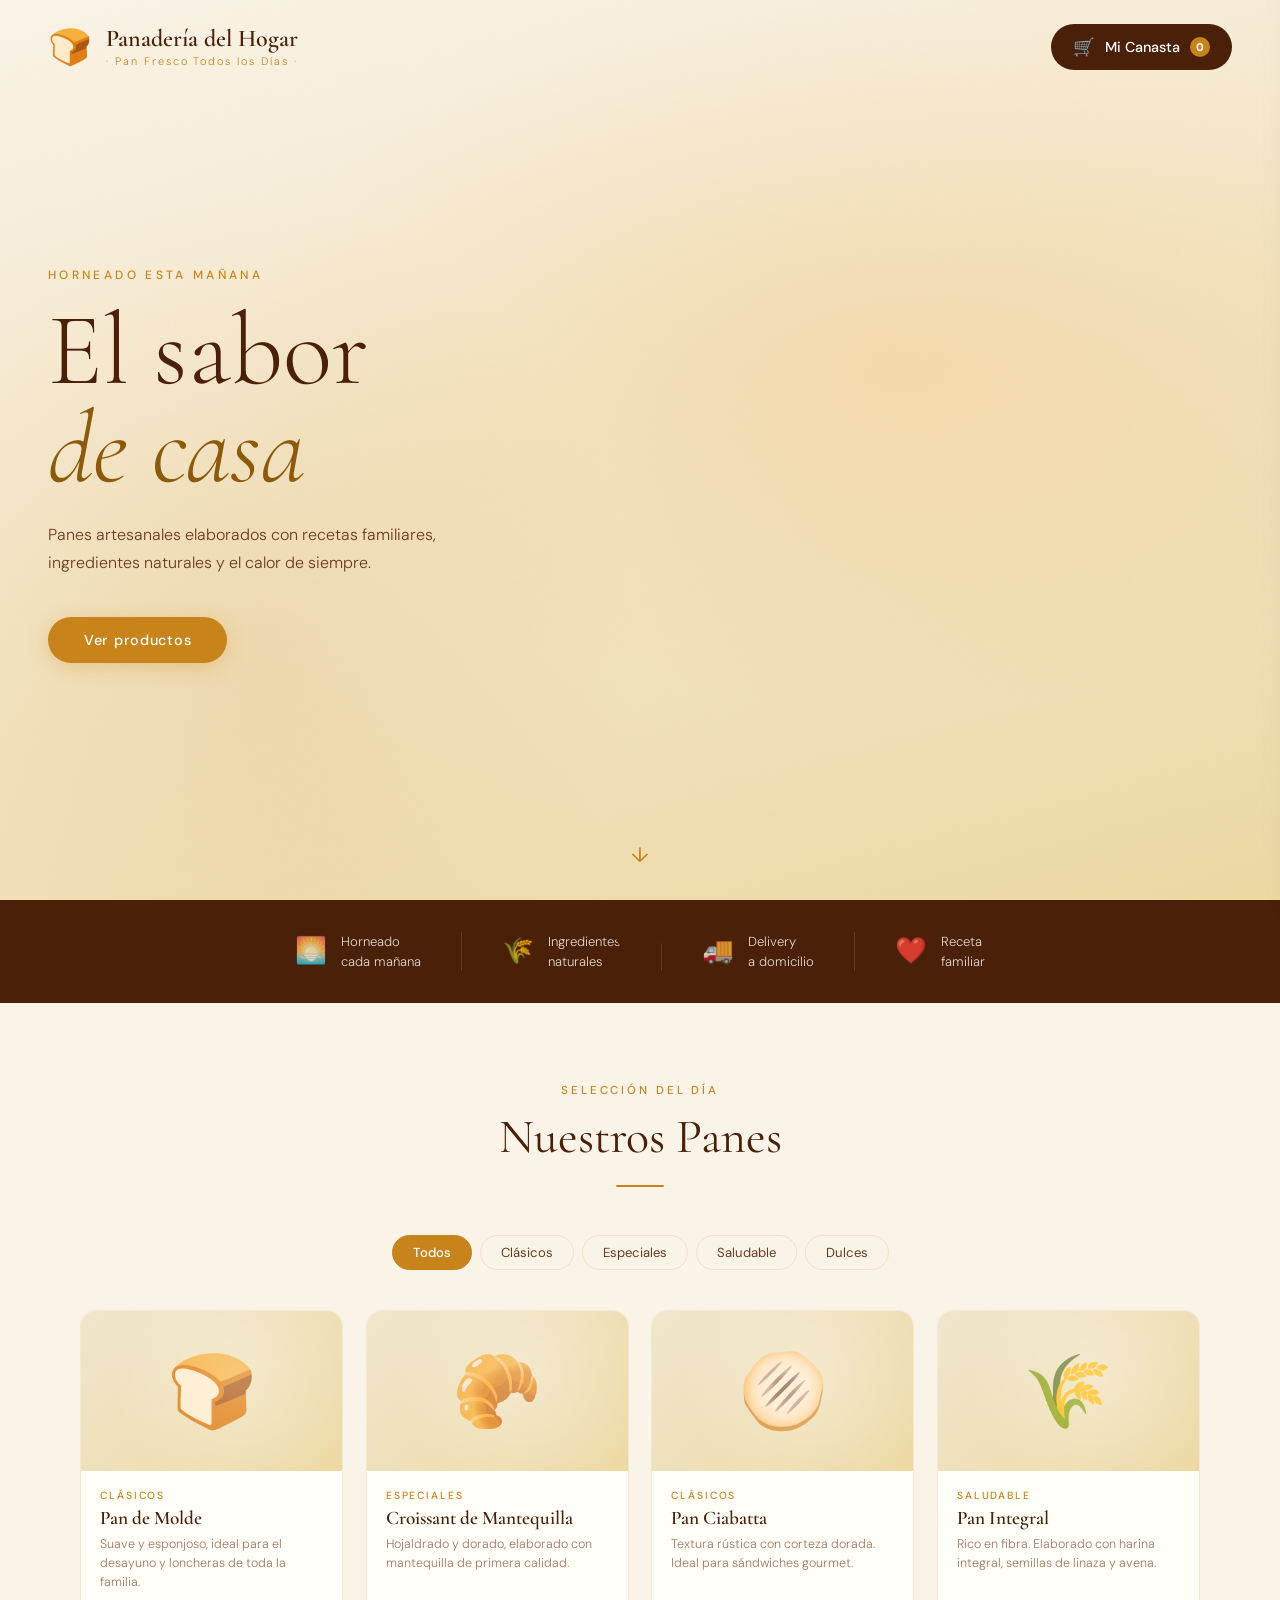
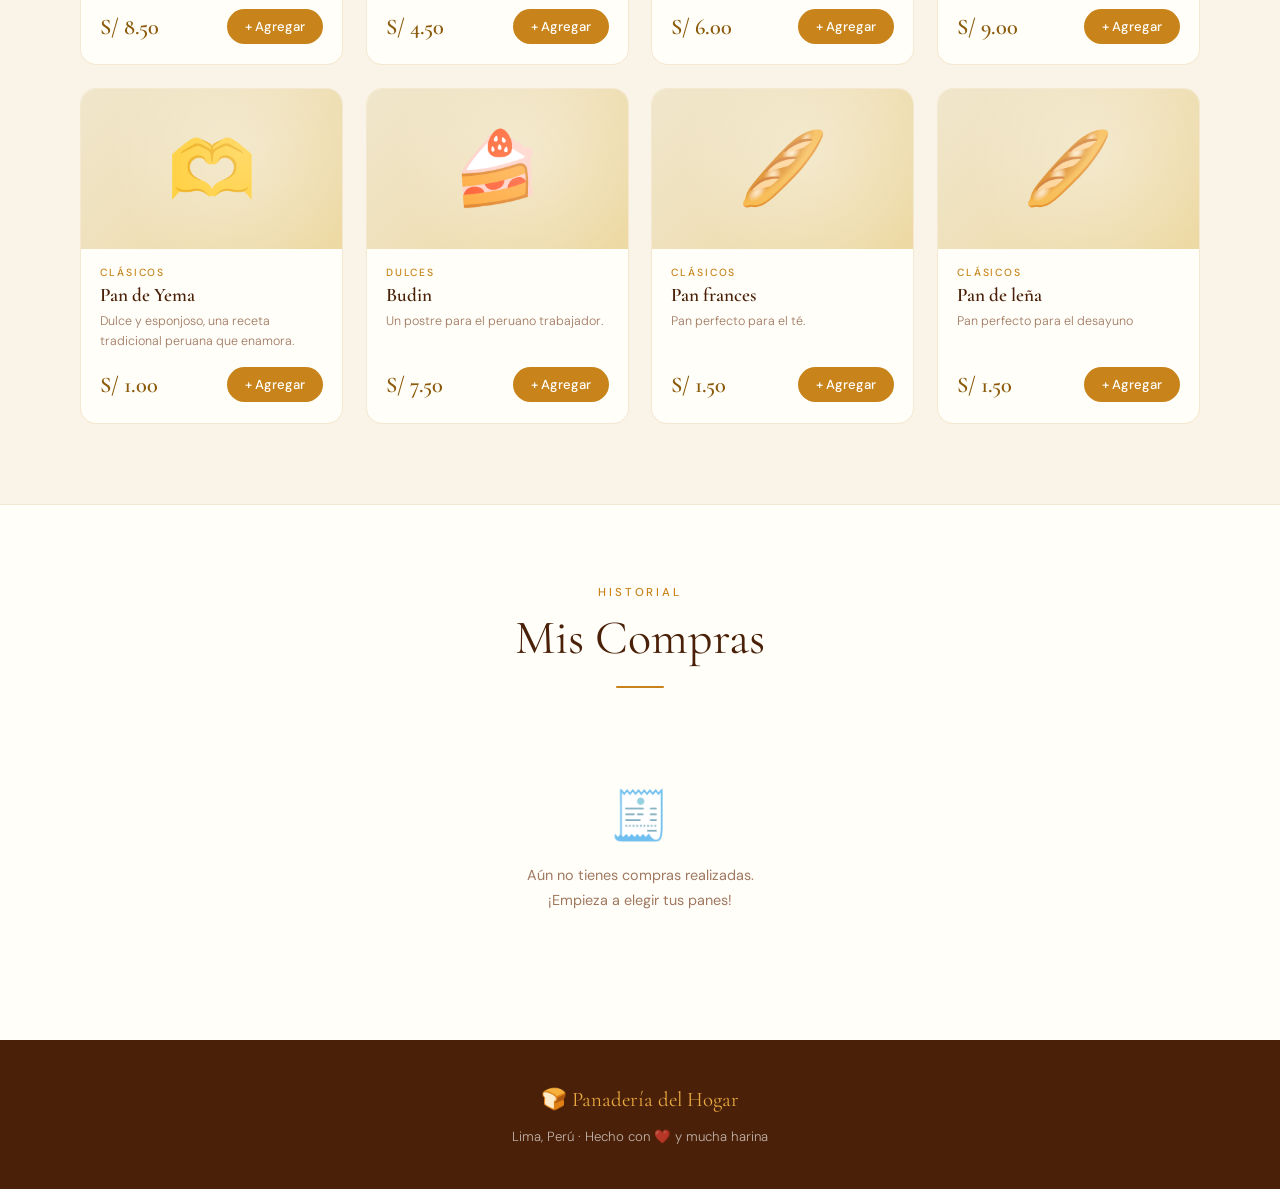
==== index.html @ 953d663e "Primer commit" ====
<!DOCTYPE html>
<html lang="es">

<head>
  <meta charset="UTF-8" />
  <meta name="viewport" content="width=device-width, initial-scale=1.0" />
  <title>Panadería del Hogar</title>
  <link rel="preconnect" href="https://fonts.googleapis.com" />
  <link
    href="https://fonts.googleapis.com/css2?family=Cormorant+Garamond:ital,wght@0,300;0,400;0,600;1,300;1,400&family=DM+Sans:wght@300;400;500&display=swap"
    rel="stylesheet" />
  <link rel="stylesheet" href="estilo.css" />
</head>

<body>

  <!--HERO -->
  <header class="hero">
    <div class="hero-bg"></div>
    <div class="hero-grain"></div>
    <nav class="navbar">
      <div class="brand">
        <span class="brand-icon">🍞</span>
        <div class="brand-text">
          <span class="brand-name">Panadería del Hogar</span>
          <span class="brand-sub">· Pan Fresco Todos los Días ·</span>
        </div>
      </div>
      <button class="cart-trigger" id="cartTrigger" aria-label="Abrir carrito">
        <span class="cart-icon">🛒</span>
        <span class="cart-label">Mi Canasta</span>
        <span class="cart-badge" id="cartBadge">0</span>
      </button>
    </nav>

    <div class="hero-content">
      <p class="hero-eyebrow">Horneado esta mañana</p>
      <h1 class="hero-title">El sabor<br /><em>de casa</em></h1>
      <p class="hero-desc">Panes artesanales elaborados con recetas familiares, ingredientes naturales y el calor de
        siempre.</p>
      <a href="#productos" class="hero-cta">Ver productos</a>
    </div>

    <div class="hero-scroll">↓</div>
  </header>

  <!-- ░░ FEATURES ░░ -->
  <section class="features">
    <div class="feature-item">
      <span class="feature-ico">🌅</span>
      <p>Horneado<br />cada mañana</p>
    </div>
    <div class="feature-item">
      <span class="feature-ico">🌾</span>
      <p>Ingredientes<br />naturales</p>
    </div>
    <div class="feature-item">
      <span class="feature-ico">🚚</span>
      <p>Delivery<br />a domicilio</p>
    </div>
    <div class="feature-item">
      <span class="feature-ico">❤️</span>
      <p>Receta<br />familiar</p>
    </div>
  </section>

  <!-- ░░ PRODUCTOS ░░ -->
  <section class="productos-section" id="productos">
    <div class="section-header">
      <span class="section-eyebrow">Selección del día</span>
      <h2 class="section-title">Nuestros Panes</h2>
      <div class="section-rule"></div>
    </div>

    <!-- FILTROS -->
    <div class="filtros" id="filtros">
      <button class="filtro active" data-cat="todos">Todos</button>
      <button class="filtro" data-cat="Clásicos">Clásicos</button>
      <button class="filtro" data-cat="Especiales">Especiales</button>
      <button class="filtro" data-cat="Saludable">Saludable</button>
      <button class="filtro" data-cat="Dulces">Dulces</button>
    </div>

    <div class="products-grid" id="productsGrid">
      <!-- Cards generadas por JS -->
    </div>
  </section>

  <!-- ░░ COMPRAS ░░ -->
  <section class="compras-section" id="comprasSection">
    <div class="section-header">
      <span class="section-eyebrow">Historial</span>
      <h2 class="section-title">Mis Compras</h2>
      <div class="section-rule"></div>
    </div>
    <div class="compras-empty" id="comprasEmpty">
      <span class="compras-empty-icon">🧾</span>
      <p>Aún no tienes compras realizadas.<br />¡Empieza a elegir tus panes!</p>
    </div>
    <div class="compras-list" id="comprasList"></div>
  </section>

  <!-- ░░ FOOTER ░░ -->
  <footer class="site-footer">
    <span class="footer-logo">🍞 Panadería del Hogar</span>
    <p>Lima, Perú · Hecho con ❤️ y mucha harina</p>
  </footer>

  <!-- ░░ CARRITO SIDEBAR ░░ -->
  <div class="cart-overlay" id="cartOverlay"></div>
  <aside class="cart-sidebar" id="cartSidebar">
    <div class="cart-header">
      <h3 class="cart-title">🛒 Tu Canasta</h3>
      <button class="cart-close" id="cartClose">✕</button>
    </div>

    <div class="cart-body" id="cartBody">
      <div class="cart-empty-state">
        <span>🧺</span>
        <p>Tu canasta está vacía.<br />¡Agrega panes fresquitos!</p>
      </div>
    </div>

    <div class="cart-footer" id="cartFooter" style="display:none">
      <div class="cart-subtotal">
        <span>Subtotal</span>
        <span id="cartSubtotal">S/ 0.00</span>
      </div>
      <div class="cart-total-row">
        <span>Total</span>
        <span id="cartTotal">S/ 0.00</span>
      </div>
      <button class="pay-btn" id="payBtn">
        <span class="pay-icon">💳</span> Pagar ahora
      </button>
    </div>
  </aside>

  <!-- ░░ MODAL PAGO ░░ -->
  <div class="pay-modal" id="payModal">
    <div class="pay-modal-box">
      <div class="check-ring" id="checkRing">
        <svg class="check-svg" viewBox="0 0 60 60" fill="none" xmlns="http://www.w3.org/2000/svg">
          <circle class="check-circle" cx="30" cy="30" r="27" stroke="#27ae60" stroke-width="3" />
          <polyline class="check-mark" points="17,31 26,40 44,22" stroke="#27ae60" stroke-width="3.5"
            stroke-linecap="round" stroke-linejoin="round" />
        </svg>
      </div>
      <h2 class="pay-modal-title" id="payModalTitle">¡Pago realizado!</h2>
      <p class="pay-modal-msg" id="payModalMsg">Tu pedido fue registrado con éxito.<br />¡Gracias por elegirnos! 🍞</p>
      <button class="pay-modal-close" id="payModalClose">Continuar comprando</button>
    </div>
  </div>

  <!-- ░░ TOAST ░░ -->
  <div class="toast" id="toast"></div>

  <script src="funciones.js"></script>
</body>

</html>
---- estilo.css ----
/* ═══════════════════════════════════════════════
   PANADERÍA DEL HOGAR — estilo.css
   Aesthetic: Warm artisan luxury · Cream & Gold
═══════════════════════════════════════════════ */

/* ── TOKENS ── */
:root {
  --cream:       #FAF4E8;
  --cream-dark:  #F0E6CC;
  --ivory:       #FFFEF9;
  --gold:        #C8841A;
  --gold-light:  #E8A940;
  --gold-dark:   #8B5A0A;
  --brown:       #4A2008;
  --brown-mid:   #7A3A18;
  --brown-light: #C4855A;
  --text:        #2A1608;
  --text-mid:    #6B3A1F;
  --text-muted:  #A07860;
  --border:      rgba(200,132,26,0.18);
  --shadow:      0 4px 24px rgba(74,32,8,0.10);
  --shadow-lg:   0 12px 48px rgba(74,32,8,0.15);
  --radius:      16px;
  --radius-sm:   10px;
  --green:       #27ae60;
}

/* ── RESET & BASE ── */
*, *::before, *::after { margin: 0; padding: 0; box-sizing: border-box; }

html { scroll-behavior: smooth; }

body {
  font-family: 'DM Sans', sans-serif;
  background: var(--cream);
  color: var(--text);
  min-height: 100vh;
  overflow-x: hidden;
}

/* ══════════════════════════════════════════
   HERO
══════════════════════════════════════════ */
.hero {
  position: relative;
  min-height: 100vh;
  display: flex;
  flex-direction: column;
  overflow: hidden;
}

.hero-bg {
  position: absolute;
  inset: 0;
  background:
    radial-gradient(ellipse 80% 60% at 70% 40%, rgba(232,169,64,0.22) 0%, transparent 65%),
    radial-gradient(ellipse 50% 80% at 20% 70%, rgba(200,132,26,0.12) 0%, transparent 60%),
    linear-gradient(165deg, #FAF4E8 0%, #F5E6C4 55%, #EDD9A3 100%);
  z-index: 0;
}

.hero-grain {
  position: absolute;
  inset: 0;
  background-image: url("data:image/svg+xml,%3Csvg viewBox='0 0 256 256' xmlns='http://www.w3.org/2000/svg'%3E%3Cfilter id='noise'%3E%3CfeTurbulence type='fractalNoise' baseFrequency='0.9' numOctaves='4' stitchTiles='stitch'/%3E%3C/filter%3E%3Crect width='100%25' height='100%25' filter='url(%23noise)' opacity='0.04'/%3E%3C/svg%3E");
  background-size: 200px;
  z-index: 1;
  pointer-events: none;
}

/* ── NAVBAR ── */
.navbar {
  position: relative;
  z-index: 10;
  display: flex;
  align-items: center;
  justify-content: space-between;
  padding: 1.5rem 3rem;
}

.brand {
  display: flex;
  align-items: center;
  gap: 14px;
}

.brand-icon { font-size: 2.2rem; }

.brand-text {
  display: flex;
  flex-direction: column;
}

.brand-name {
  font-family: 'Cormorant Garamond', serif;
  font-size: 1.5rem;
  font-weight: 600;
  color: var(--brown);
  line-height: 1.1;
}

.brand-sub {
  font-size: 0.68rem;
  letter-spacing: 0.18em;
  color: var(--gold);
  font-weight: 300;
  margin-top: 2px;
}

/* ── CART TRIGGER ── */
.cart-trigger {
  display: flex;
  align-items: center;
  gap: 10px;
  background: var(--brown);
  color: #fff;
  border: none;
  padding: 12px 22px;
  border-radius: 40px;
  cursor: pointer;
  font-family: 'DM Sans', sans-serif;
  font-size: 0.9rem;
  font-weight: 500;
  transition: background 0.2s, transform 0.15s;
  position: relative;
}

.cart-trigger:hover { background: var(--gold-dark); transform: translateY(-1px); }
.cart-icon { font-size: 1.1rem; }

.cart-badge {
  background: var(--gold);
  color: #fff;
  border-radius: 50%;
  width: 20px;
  height: 20px;
  font-size: 0.7rem;
  font-weight: 700;
  display: flex;
  align-items: center;
  justify-content: center;
  transition: transform 0.2s;
}

.cart-badge.pop { transform: scale(1.4); }

/* ── HERO CONTENT ── */
.hero-content {
  position: relative;
  z-index: 5;
  flex: 1;
  display: flex;
  flex-direction: column;
  justify-content: center;
  padding: 0 3rem 4rem;
  max-width: 680px;
}

.hero-eyebrow {
  font-size: 0.75rem;
  letter-spacing: 0.28em;
  text-transform: uppercase;
  color: var(--gold);
  font-weight: 500;
  margin-bottom: 1.2rem;
}

.hero-title {
  font-family: 'Cormorant Garamond', serif;
  font-size: clamp(3.5rem, 8vw, 7rem);
  line-height: 0.95;
  color: var(--brown);
  font-weight: 300;
  margin-bottom: 1.5rem;
}

.hero-title em {
  font-style: italic;
  color: var(--gold-dark);
}

.hero-desc {
  font-size: 1rem;
  color: var(--text-mid);
  line-height: 1.75;
  max-width: 420px;
  font-weight: 300;
  margin-bottom: 2.5rem;
}

.hero-cta {
  display: inline-block;
  background: var(--gold);
  color: #fff;
  padding: 14px 36px;
  border-radius: 40px;
  text-decoration: none;
  font-size: 0.9rem;
  font-weight: 500;
  letter-spacing: 0.05em;
  transition: background 0.2s, transform 0.15s, box-shadow 0.2s;
  align-self: flex-start;
  box-shadow: 0 4px 20px rgba(200,132,26,0.3);
}

.hero-cta:hover {
  background: var(--gold-dark);
  transform: translateY(-2px);
  box-shadow: 0 8px 28px rgba(200,132,26,0.4);
}

.hero-scroll {
  position: absolute;
  bottom: 2rem;
  left: 50%;
  transform: translateX(-50%);
  z-index: 5;
  font-size: 1.3rem;
  color: var(--gold);
  animation: bounce 2s infinite;
}

@keyframes bounce {
  0%, 100% { transform: translateX(-50%) translateY(0); }
  50% { transform: translateX(-50%) translateY(8px); }
}

/* ══════════════════════════════════════════
   FEATURES STRIP
══════════════════════════════════════════ */
.features {
  display: flex;
  justify-content: center;
  gap: 0;
  background: var(--brown);
  padding: 2rem 3rem;
}

.feature-item {
  display: flex;
  align-items: center;
  gap: 14px;
  padding: 0 2.5rem;
  border-right: 1px solid rgba(255,255,255,0.12);
  color: rgba(255,255,255,0.82);
  font-size: 0.82rem;
  line-height: 1.5;
  font-weight: 300;
}

.feature-item:last-child { border-right: none; }
.feature-ico { font-size: 1.6rem; flex-shrink: 0; }

/* ══════════════════════════════════════════
   SECTION COMMONS
══════════════════════════════════════════ */
.productos-section,
.compras-section {
  max-width: 1200px;
  margin: 0 auto;
  padding: 5rem 2.5rem;
}

.section-header {
  text-align: center;
  margin-bottom: 3rem;
}

.section-eyebrow {
  font-size: 0.72rem;
  letter-spacing: 0.25em;
  text-transform: uppercase;
  color: var(--gold);
  font-weight: 500;
  display: block;
  margin-bottom: 0.6rem;
}

.section-title {
  font-family: 'Cormorant Garamond', serif;
  font-size: clamp(2rem, 4vw, 3rem);
  color: var(--brown);
  font-weight: 400;
}

.section-rule {
  width: 48px;
  height: 2px;
  background: var(--gold);
  margin: 1.2rem auto 0;
  border-radius: 2px;
}

/* ══════════════════════════════════════════
   FILTROS
══════════════════════════════════════════ */
.filtros {
  display: flex;
  flex-wrap: wrap;
  gap: 8px;
  justify-content: center;
  margin-bottom: 2.5rem;
}

.filtro {
  background: none;
  border: 1px solid var(--border);
  padding: 8px 20px;
  border-radius: 30px;
  cursor: pointer;
  font-family: 'DM Sans', sans-serif;
  font-size: 0.82rem;
  color: var(--text-mid);
  transition: all 0.2s;
  font-weight: 400;
}

.filtro:hover { border-color: var(--gold); color: var(--gold); }

.filtro.active {
  background: var(--gold);
  border-color: var(--gold);
  color: #fff;
  font-weight: 500;
}

/* ══════════════════════════════════════════
   PRODUCT GRID & CARDS
══════════════════════════════════════════ */
.products-grid {
  display: grid;
  grid-template-columns: repeat(auto-fill, minmax(250px, 1fr));
  gap: 1.4rem;
}

.product-card {
  background: var(--ivory);
  border: 1px solid var(--border);
  border-radius: var(--radius);
  overflow: hidden;
  display: flex;
  flex-direction: column;
  transition: transform 0.25s, box-shadow 0.25s;
  animation: fadeUp 0.4s ease both;
}

@keyframes fadeUp {
  from { opacity: 0; transform: translateY(20px); }
  to   { opacity: 1; transform: translateY(0); }
}

.product-card:hover {
  transform: translateY(-5px);
  box-shadow: var(--shadow-lg);
}

.product-thumb {
  height: 160px;
  display: flex;
  align-items: center;
  justify-content: center;
  font-size: 4.5rem;
  background: linear-gradient(135deg, var(--cream-dark) 0%, #EDD9A3 100%);
  position: relative;
  overflow: hidden;
}

.product-thumb::after {
  content: '';
  position: absolute;
  inset: 0;
  background: radial-gradient(circle at 60% 40%, rgba(255,255,255,0.3), transparent 70%);
}

.product-body {
  padding: 1.1rem 1.2rem 1.3rem;
  display: flex;
  flex-direction: column;
  flex: 1;
}

.product-cat {
  font-size: 0.65rem;
  letter-spacing: 0.18em;
  text-transform: uppercase;
  color: var(--gold);
  font-weight: 500;
  margin-bottom: 4px;
}

.product-name {
  font-family: 'Cormorant Garamond', serif;
  font-size: 1.2rem;
  color: var(--brown);
  font-weight: 600;
  margin-bottom: 0.3rem;
}

.product-desc {
  font-size: 0.78rem;
  color: var(--text-muted);
  line-height: 1.55;
  flex: 1;
  margin-bottom: 1rem;
  font-weight: 300;
}

.product-row {
  display: flex;
  align-items: center;
  justify-content: space-between;
}

.product-price {
  font-family: 'Cormorant Garamond', serif;
  font-size: 1.4rem;
  color: var(--gold-dark);
  font-weight: 600;
}

/* ── QTY CONTROL inline on card ── */
.qty-inline {
  display: flex;
  align-items: center;
  gap: 8px;
}

.qty-btn {
  width: 28px;
  height: 28px;
  border-radius: 50%;
  border: 1px solid var(--border);
  background: var(--cream);
  cursor: pointer;
  font-size: 1rem;
  color: var(--brown);
  display: flex;
  align-items: center;
  justify-content: center;
  transition: background 0.15s, border-color 0.15s;
  line-height: 1;
}

.qty-btn:hover { background: var(--gold); border-color: var(--gold); color: #fff; }

.qty-num {
  font-weight: 700;
  font-size: 0.9rem;
  min-width: 20px;
  text-align: center;
  color: var(--text);
}

.add-to-cart-btn {
  background: var(--gold);
  color: #fff;
  border: none;
  padding: 9px 18px;
  border-radius: 30px;
  cursor: pointer;
  font-family: 'DM Sans', sans-serif;
  font-size: 0.82rem;
  font-weight: 500;
  transition: background 0.18s, transform 0.12s;
}

.add-to-cart-btn:hover { background: var(--brown); }
.add-to-cart-btn:active { transform: scale(0.95); }

/* ══════════════════════════════════════════
   CARRITO SIDEBAR
══════════════════════════════════════════ */
.cart-overlay {
  display: none;
  position: fixed;
  inset: 0;
  background: rgba(42,22,8,0.45);
  z-index: 300;
  backdrop-filter: blur(3px);
}

.cart-overlay.open { display: block; }

.cart-sidebar {
  position: fixed;
  top: 0;
  right: -460px;
  width: 420px;
  max-width: 100vw;
  height: 100%;
  background: var(--ivory);
  z-index: 301;
  display: flex;
  flex-direction: column;
  transition: right 0.32s cubic-bezier(0.4,0,0.2,1);
  box-shadow: -8px 0 48px rgba(42,22,8,0.18);
}

.cart-sidebar.open { right: 0; }

.cart-header {
  display: flex;
  align-items: center;
  justify-content: space-between;
  padding: 1.4rem 1.6rem;
  border-bottom: 1px solid var(--border);
}

.cart-title {
  font-family: 'Cormorant Garamond', serif;
  font-size: 1.5rem;
  color: var(--brown);
  font-weight: 400;
}

.cart-close {
  background: none;
  border: none;
  font-size: 1.3rem;
  cursor: pointer;
  color: var(--text-muted);
  padding: 6px 10px;
  border-radius: 8px;
  transition: background 0.15s;
}

.cart-close:hover { background: var(--cream); color: var(--brown); }

.cart-body {
  flex: 1;
  overflow-y: auto;
  padding: 1rem 1.6rem;
}

/* Scrollbar */
.cart-body::-webkit-scrollbar { width: 4px; }
.cart-body::-webkit-scrollbar-track { background: transparent; }
.cart-body::-webkit-scrollbar-thumb { background: var(--border); border-radius: 4px; }

.cart-empty-state {
  display: flex;
  flex-direction: column;
  align-items: center;
  justify-content: center;
  height: 100%;
  min-height: 200px;
  gap: 1rem;
  text-align: center;
  color: var(--text-muted);
  font-size: 0.9rem;
  line-height: 1.6;
}

.cart-empty-state span { font-size: 3rem; }

/* ── CART ITEM ── */
.cart-item {
  display: flex;
  align-items: center;
  gap: 12px;
  padding: 1rem 0;
  border-bottom: 1px solid var(--border);
  animation: slideIn 0.2s ease;
}

@keyframes slideIn {
  from { opacity: 0; transform: translateX(10px); }
  to   { opacity: 1; transform: translateX(0); }
}

.cart-item-emoji { font-size: 2rem; width: 44px; text-align: center; flex-shrink: 0; }

.cart-item-info { flex: 1; min-width: 0; }

.cart-item-name {
  font-family: 'Cormorant Garamond', serif;
  font-size: 1rem;
  color: var(--brown);
  white-space: nowrap;
  overflow: hidden;
  text-overflow: ellipsis;
  font-weight: 600;
}

.cart-item-price { font-size: 0.8rem; color: var(--text-muted); margin-top: 2px; }

.cart-item-controls {
  display: flex;
  align-items: center;
  gap: 7px;
  flex-shrink: 0;
}

.cart-qty-btn {
  width: 24px;
  height: 24px;
  border-radius: 50%;
  border: 1px solid var(--border);
  background: var(--cream);
  cursor: pointer;
  font-size: 1rem;
  color: var(--brown);
  display: flex;
  align-items: center;
  justify-content: center;
  transition: background 0.15s;
  line-height: 1;
}

.cart-qty-btn:hover { background: var(--gold-light); border-color: var(--gold-light); color: #fff; }

.cart-qty-num {
  font-weight: 700;
  font-size: 0.85rem;
  min-width: 18px;
  text-align: center;
}

.cart-item-total {
  font-family: 'Cormorant Garamond', serif;
  font-size: 1rem;
  color: var(--gold-dark);
  font-weight: 600;
  min-width: 52px;
  text-align: right;
}

/* ── CART FOOTER ── */
.cart-footer {
  padding: 1.4rem 1.6rem;
  border-top: 1px solid var(--border);
  background: var(--ivory);
}

.cart-subtotal {
  display: flex;
  justify-content: space-between;
  font-size: 0.83rem;
  color: var(--text-muted);
  margin-bottom: 6px;
}

.cart-total-row {
  display: flex;
  justify-content: space-between;
  font-family: 'Cormorant Garamond', serif;
  font-size: 1.35rem;
  color: var(--brown);
  font-weight: 600;
  margin-bottom: 1.2rem;
}

/* ── PAY BUTTON ── */
.pay-btn {
  width: 100%;
  background: var(--brown);
  color: #fff;
  border: none;
  padding: 16px;
  border-radius: 40px;
  cursor: pointer;
  font-family: 'DM Sans', sans-serif;
  font-size: 1rem;
  font-weight: 500;
  letter-spacing: 0.04em;
  display: flex;
  align-items: center;
  justify-content: center;
  gap: 10px;
  transition: background 0.2s, transform 0.15s, box-shadow 0.2s;
  box-shadow: 0 4px 20px rgba(74,32,8,0.25);
}

.pay-btn:hover {
  background: var(--gold-dark);
  transform: translateY(-1px);
  box-shadow: 0 8px 28px rgba(74,32,8,0.3);
}

.pay-btn:active { transform: scale(0.97); }
.pay-icon { font-size: 1.1rem; }

/* ══════════════════════════════════════════
   MODAL DE PAGO
══════════════════════════════════════════ */
.pay-modal {
  display: none;
  position: fixed;
  inset: 0;
  background: rgba(42,22,8,0.55);
  z-index: 500;
  align-items: center;
  justify-content: center;
  backdrop-filter: blur(6px);
}

.pay-modal.open { display: flex; }

.pay-modal-box {
  background: var(--ivory);
  border-radius: 24px;
  padding: 3rem 2.5rem;
  width: 380px;
  max-width: 92vw;
  text-align: center;
  animation: modalPop 0.35s cubic-bezier(0.34,1.56,0.64,1);
  box-shadow: 0 24px 80px rgba(42,22,8,0.28);
}

@keyframes modalPop {
  from { opacity: 0; transform: scale(0.75); }
  to   { opacity: 1; transform: scale(1); }
}

/* ── CHECK ANIMATION ── */
.check-ring {
  width: 88px;
  height: 88px;
  margin: 0 auto 1.5rem;
}

.check-svg { width: 100%; height: 100%; overflow: visible; }

.check-circle {
  stroke-dasharray: 170;
  stroke-dashoffset: 170;
  animation: drawCircle 0.5s ease 0.1s forwards;
  transform-origin: center;
}

.check-mark {
  stroke-dasharray: 50;
  stroke-dashoffset: 50;
  animation: drawCheck 0.4s ease 0.55s forwards;
}

@keyframes drawCircle {
  to { stroke-dashoffset: 0; }
}

@keyframes drawCheck {
  to { stroke-dashoffset: 0; }
}

.pay-modal-title {
  font-family: 'Cormorant Garamond', serif;
  font-size: 2rem;
  color: var(--brown);
  font-weight: 400;
  margin-bottom: 0.7rem;
  animation: fadeInUp 0.4s ease 0.8s both;
}

.pay-modal-msg {
  font-size: 0.9rem;
  color: var(--text-muted);
  line-height: 1.7;
  margin-bottom: 2rem;
  animation: fadeInUp 0.4s ease 0.95s both;
}

@keyframes fadeInUp {
  from { opacity: 0; transform: translateY(12px); }
  to   { opacity: 1; transform: translateY(0); }
}

.pay-modal-close {
  background: var(--gold);
  color: #fff;
  border: none;
  padding: 12px 32px;
  border-radius: 30px;
  cursor: pointer;
  font-family: 'DM Sans', sans-serif;
  font-size: 0.9rem;
  font-weight: 500;
  transition: background 0.2s;
  animation: fadeInUp 0.4s ease 1.1s both;
}

.pay-modal-close:hover { background: var(--gold-dark); }

/* ══════════════════════════════════════════
   COMPRAS HISTORIAL
══════════════════════════════════════════ */
.compras-section {
  border-top: 1px solid var(--border);
  background: var(--ivory);
  max-width: 100%;
  padding: 5rem 0;
}

.compras-section > * {
  max-width: 1200px;
  margin-left: auto;
  margin-right: auto;
  padding-left: 2.5rem;
  padding-right: 2.5rem;
}

.compras-section .section-header { padding-left: 0; padding-right: 0; }

.compras-empty {
  text-align: center;
  padding: 3rem 1rem;
  color: var(--text-muted);
}

.compras-empty-icon { font-size: 3rem; display: block; margin-bottom: 1rem; }
.compras-empty p { font-size: 0.9rem; line-height: 1.7; }

.compras-list {
  display: flex;
  flex-direction: column;
  gap: 1.2rem;
}

.compra-card {
  background: var(--cream);
  border: 1px solid var(--border);
  border-radius: var(--radius);
  padding: 1.3rem 1.6rem;
  display: flex;
  align-items: flex-start;
  justify-content: space-between;
  gap: 1rem;
  animation: fadeUp 0.35s ease both;
}

.compra-left { flex: 1; min-width: 0; }

.compra-fecha {
  font-size: 0.7rem;
  letter-spacing: 0.12em;
  text-transform: uppercase;
  color: var(--text-muted);
  margin-bottom: 6px;
}

.compra-items {
  font-size: 0.88rem;
  color: var(--text-mid);
  line-height: 1.6;
}

.compra-total {
  text-align: right;
  flex-shrink: 0;
}

.compra-total-label {
  font-size: 0.7rem;
  text-transform: uppercase;
  letter-spacing: 0.1em;
  color: var(--text-muted);
  display: block;
}

.compra-total-val {
  font-family: 'Cormorant Garamond', serif;
  font-size: 1.5rem;
  color: var(--gold-dark);
  font-weight: 600;
  display: block;
}

.compra-badge {
  display: inline-block;
  margin-top: 8px;
  background: #D4EDDA;
  color: #155724;
  font-size: 0.68rem;
  font-weight: 700;
  letter-spacing: 0.08em;
  text-transform: uppercase;
  padding: 3px 10px;
  border-radius: 20px;
}

/* ══════════════════════════════════════════
   TOAST
══════════════════════════════════════════ */
.toast {
  position: fixed;
  bottom: 2rem;
  left: 50%;
  transform: translateX(-50%) translateY(80px);
  background: var(--brown);
  color: #fff;
  padding: 12px 24px;
  border-radius: 30px;
  font-size: 0.88rem;
  z-index: 600;
  transition: transform 0.28s cubic-bezier(0.4,0,0.2,1);
  white-space: nowrap;
  pointer-events: none;
}

.toast.show { transform: translateX(-50%) translateY(0); }

/* ══════════════════════════════════════════
   FOOTER
══════════════════════════════════════════ */
.site-footer {
  background: var(--brown);
  color: rgba(255,255,255,0.65);
  text-align: center;
  padding: 2.5rem 2rem;
  font-size: 0.83rem;
  line-height: 1.9;
  font-weight: 300;
}

.footer-logo {
  display: block;
  font-family: 'Cormorant Garamond', serif;
  font-size: 1.3rem;
  color: var(--gold-light);
  font-weight: 400;
  margin-bottom: 4px;
}

/* ══════════════════════════════════════════
   RESPONSIVE
══════════════════════════════════════════ */
@media (max-width: 768px) {
  .navbar { padding: 1.2rem 1.5rem; }
  .cart-label { display: none; }
  .hero-content { padding: 0 1.5rem 4rem; }
  .features { flex-wrap: wrap; padding: 1.5rem; gap: 0.5rem; }
  .feature-item { border-right: none; border-bottom: 1px solid rgba(255,255,255,0.1); padding: 0.8rem 1rem; width: 50%; }
  .feature-item:nth-child(odd) { border-right: 1px solid rgba(255,255,255,0.1); }
  .productos-section, .compras-section { padding: 3rem 1.2rem; }
  .cart-sidebar { width: 100%; right: -100vw; }
}

@media (max-width: 480px) {
  .brand-name { font-size: 1.1rem; }
  .hero-title { font-size: 3.2rem; }
  .products-grid { grid-template-columns: 1fr; }
  .feature-item { width: 100%; border-right: none; }
}
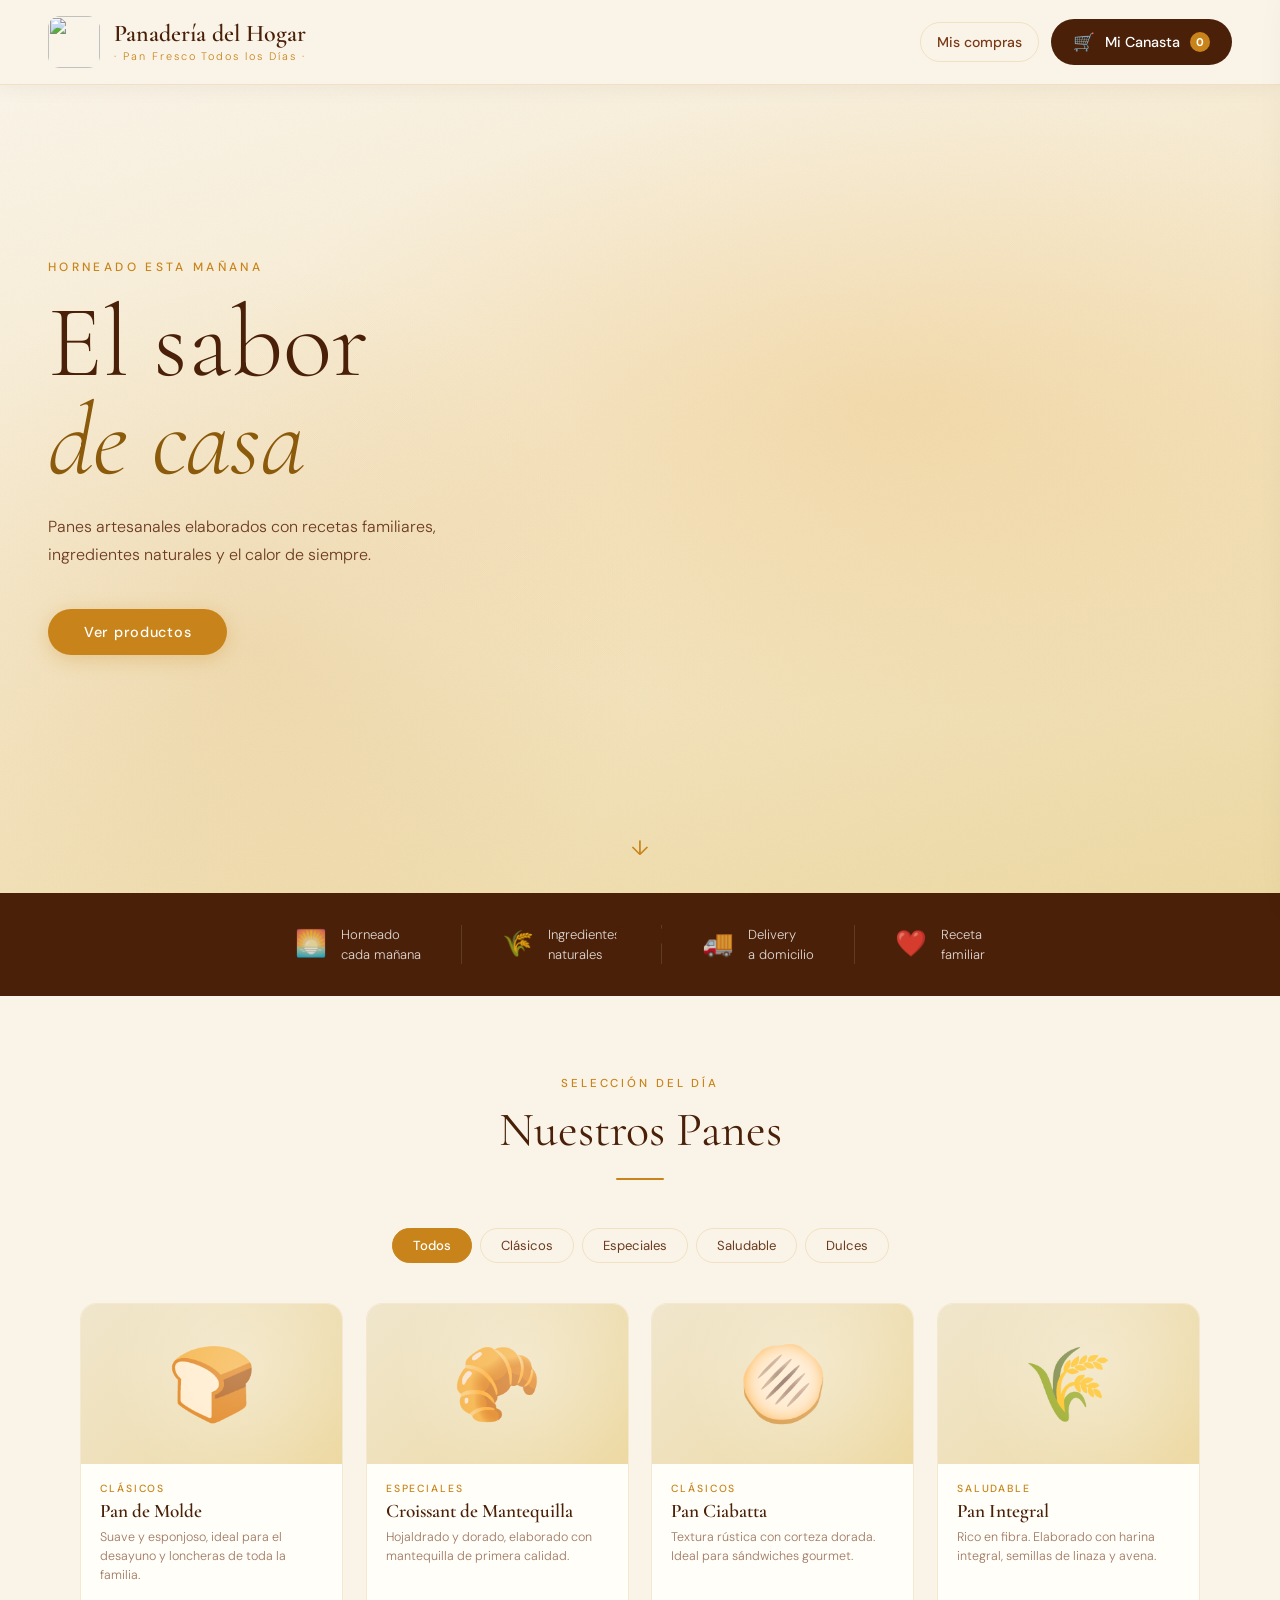
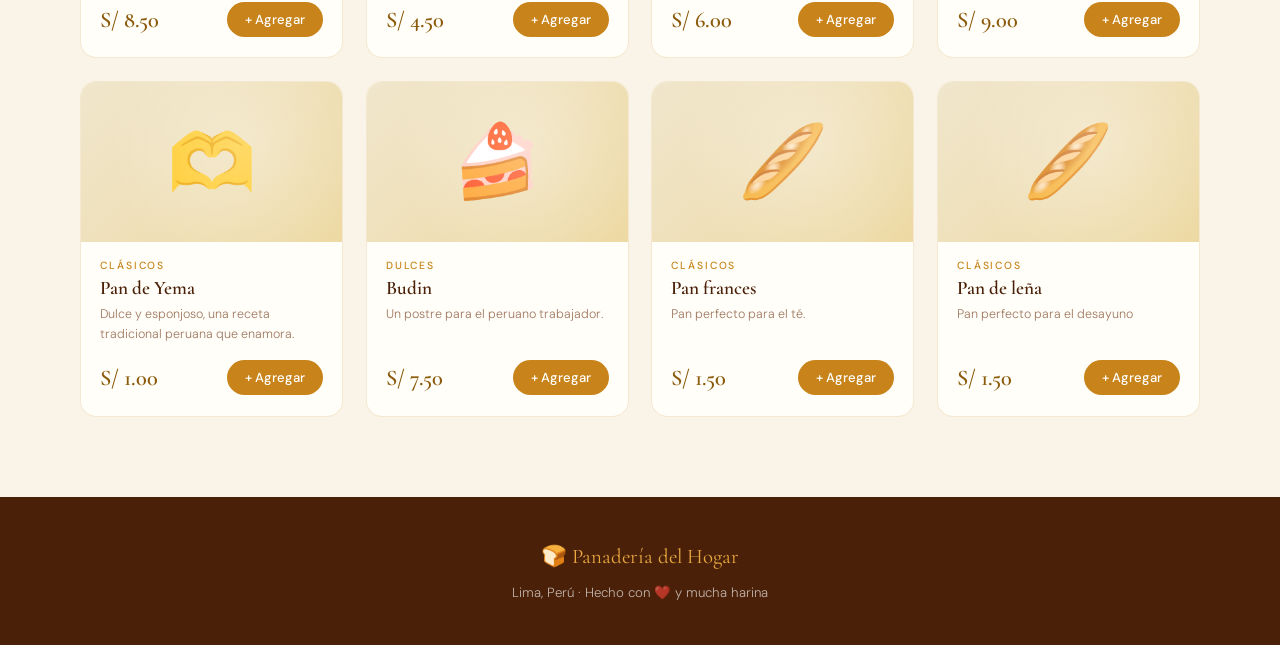
==== commit a6e8e9cf: "Navbar sticky con logo, historial en página aparte y persistencia localStorage Co-authored-by: Curso" ====
--- a/index.html
+++ b/index.html
@@ -14,24 +14,28 @@
 
 <body>
 
-  <!--HERO -->
-  <header class="hero">
-    <div class="hero-bg"></div>
-    <div class="hero-grain"></div>
-    <nav class="navbar">
-      <div class="brand">
-        <span class="brand-icon">🍞</span>
-        <div class="brand-text">
-          <span class="brand-name">Panadería del Hogar</span>
-          <span class="brand-sub">· Pan Fresco Todos los Días ·</span>
-        </div>
+  <nav class="navbar navbar--sitio">
+    <a href="index.html" class="brand brand-link">
+      <img src="img/logo.svg" alt="" class="brand-logo" width="52" height="52" />
+      <div class="brand-text">
+        <span class="brand-name">Panadería del Hogar</span>
+        <span class="brand-sub">· Pan Fresco Todos los Días ·</span>
       </div>
+    </a>
+    <div class="nav-actions">
+      <a href="historial.html" class="nav-link-historial">Mis compras</a>
       <button class="cart-trigger" id="cartTrigger" aria-label="Abrir carrito">
         <span class="cart-icon">🛒</span>
         <span class="cart-label">Mi Canasta</span>
         <span class="cart-badge" id="cartBadge">0</span>
       </button>
-    </nav>
+    </div>
+  </nav>
+
+  <!--HERO -->
+  <header class="hero">
+    <div class="hero-bg"></div>
+    <div class="hero-grain"></div>
 
     <div class="hero-content">
       <p class="hero-eyebrow">Horneado esta mañana</p>
@@ -84,20 +88,6 @@
     <div class="products-grid" id="productsGrid">
       <!-- Cards generadas por JS -->
     </div>
-  </section>
-
-  <!-- ░░ COMPRAS ░░ -->
-  <section class="compras-section" id="comprasSection">
-    <div class="section-header">
-      <span class="section-eyebrow">Historial</span>
-      <h2 class="section-title">Mis Compras</h2>
-      <div class="section-rule"></div>
-    </div>
-    <div class="compras-empty" id="comprasEmpty">
-      <span class="compras-empty-icon">🧾</span>
-      <p>Aún no tienes compras realizadas.<br />¡Empieza a elegir tus panes!</p>
-    </div>
-    <div class="compras-list" id="comprasList"></div>
   </section>
 
   <!-- ░░ FOOTER ░░ -->
--- a/estilo.css
+++ b/estilo.css
@@ -43,10 +43,14 @@
 ══════════════════════════════════════════ */
 .hero {
   position: relative;
-  min-height: 100vh;
+  min-height: calc(100vh - 5.75rem);
   display: flex;
   flex-direction: column;
   overflow: hidden;
+}
+
+.navbar--sitio {
+  background: rgba(250, 244, 232, 0.96);
 }
 
 .hero-bg {
@@ -70,12 +74,19 @@
 
 /* ── NAVBAR ── */
 .navbar {
-  position: relative;
-  z-index: 10;
+  position: sticky;
+  top: 0;
+  z-index: 100;
   display: flex;
   align-items: center;
   justify-content: space-between;
-  padding: 1.5rem 3rem;
+  gap: 1rem;
+  padding: 1rem 3rem;
+  background: rgba(250, 244, 232, 0.92);
+  backdrop-filter: blur(14px);
+  -webkit-backdrop-filter: blur(14px);
+  border-bottom: 1px solid var(--border);
+  box-shadow: 0 2px 20px rgba(74, 32, 8, 0.06);
 }
 
 .brand {
@@ -84,7 +95,57 @@
   gap: 14px;
 }
 
-.brand-icon { font-size: 2.2rem; }
+.brand-link {
+  text-decoration: none;
+  color: inherit;
+  min-width: 0;
+}
+
+.brand-logo {
+  width: 52px;
+  height: 52px;
+  object-fit: contain;
+  flex-shrink: 0;
+  border-radius: 12px;
+}
+
+.nav-actions {
+  display: flex;
+  align-items: center;
+  gap: 12px;
+  flex-shrink: 0;
+}
+
+.nav-link-historial {
+  font-family: 'DM Sans', sans-serif;
+  font-size: 0.88rem;
+  font-weight: 500;
+  color: var(--brown-mid);
+  text-decoration: none;
+  padding: 10px 16px;
+  border-radius: 30px;
+  border: 1px solid var(--border);
+  transition: border-color 0.2s, color 0.2s, background 0.2s;
+}
+
+.nav-link-historial:hover {
+  border-color: var(--gold);
+  color: var(--gold-dark);
+  background: rgba(232, 169, 64, 0.08);
+}
+
+.nav-link-historial--muted {
+  color: var(--text-mid);
+}
+
+.page-historial .historial-header {
+  background: linear-gradient(165deg, #FAF4E8 0%, #F5E6C4 50%, #EDD9A3 100%);
+}
+
+.page-historial .historial-main {
+  background: var(--ivory);
+  min-height: 50vh;
+}
 
 .brand-text {
   display: flex;
@@ -924,7 +985,11 @@
    RESPONSIVE
 ══════════════════════════════════════════ */
 @media (max-width: 768px) {
-  .navbar { padding: 1.2rem 1.5rem; }
+  .navbar { padding: 0.85rem 1.25rem; }
+  .nav-link-historial {
+    font-size: 0.78rem;
+    padding: 8px 12px;
+  }
   .cart-label { display: none; }
   .hero-content { padding: 0 1.5rem 4rem; }
   .features { flex-wrap: wrap; padding: 1.5rem; gap: 0.5rem; }
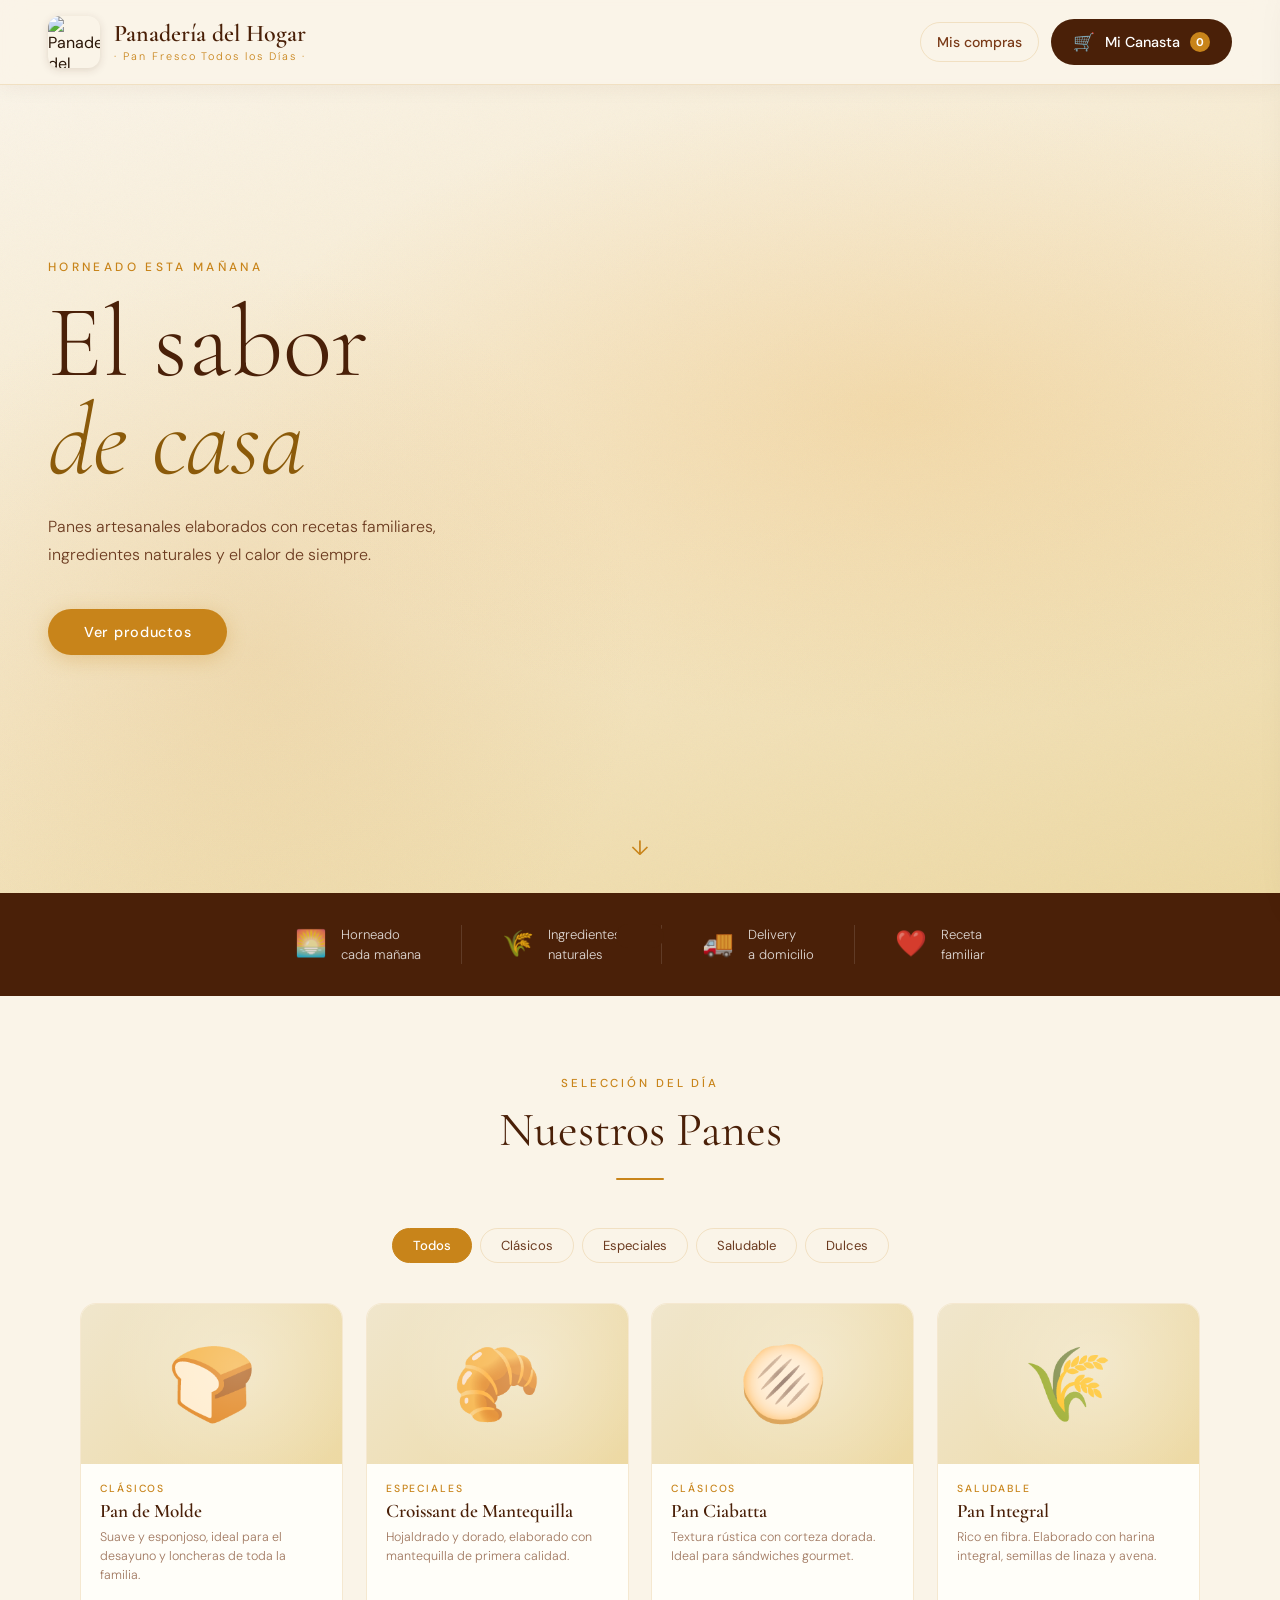
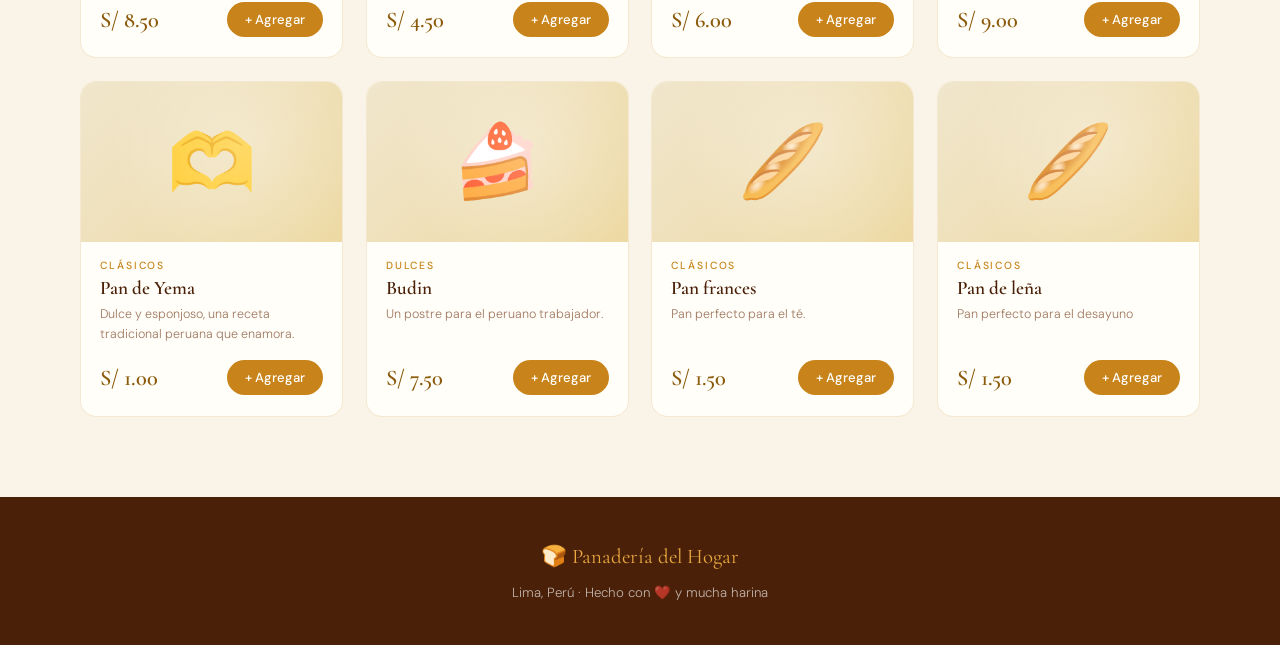
==== commit 80e8faf2: "mejoras en el logo" ====
--- a/index.html
+++ b/index.html
@@ -16,7 +16,7 @@
 
   <nav class="navbar navbar--sitio">
     <a href="index.html" class="brand brand-link">
-      <img src="img/logo.svg" alt="" class="brand-logo" width="52" height="52" />
+      <img src="./img/logo.svg" alt="Panadería del Hogar" class="brand-logo" width="52" height="52" decoding="async" />
       <div class="brand-text">
         <span class="brand-name">Panadería del Hogar</span>
         <span class="brand-sub">· Pan Fresco Todos los Días ·</span>
--- a/estilo.css
+++ b/estilo.css
@@ -107,6 +107,9 @@
   object-fit: contain;
   flex-shrink: 0;
   border-radius: 12px;
+  display: block;
+  /* Ayuda si el fondo del PNG/SVG es muy parecido al de la barra */
+  box-shadow: 0 2px 8px rgba(74, 32, 8, 0.15);
 }
 
 .nav-actions {
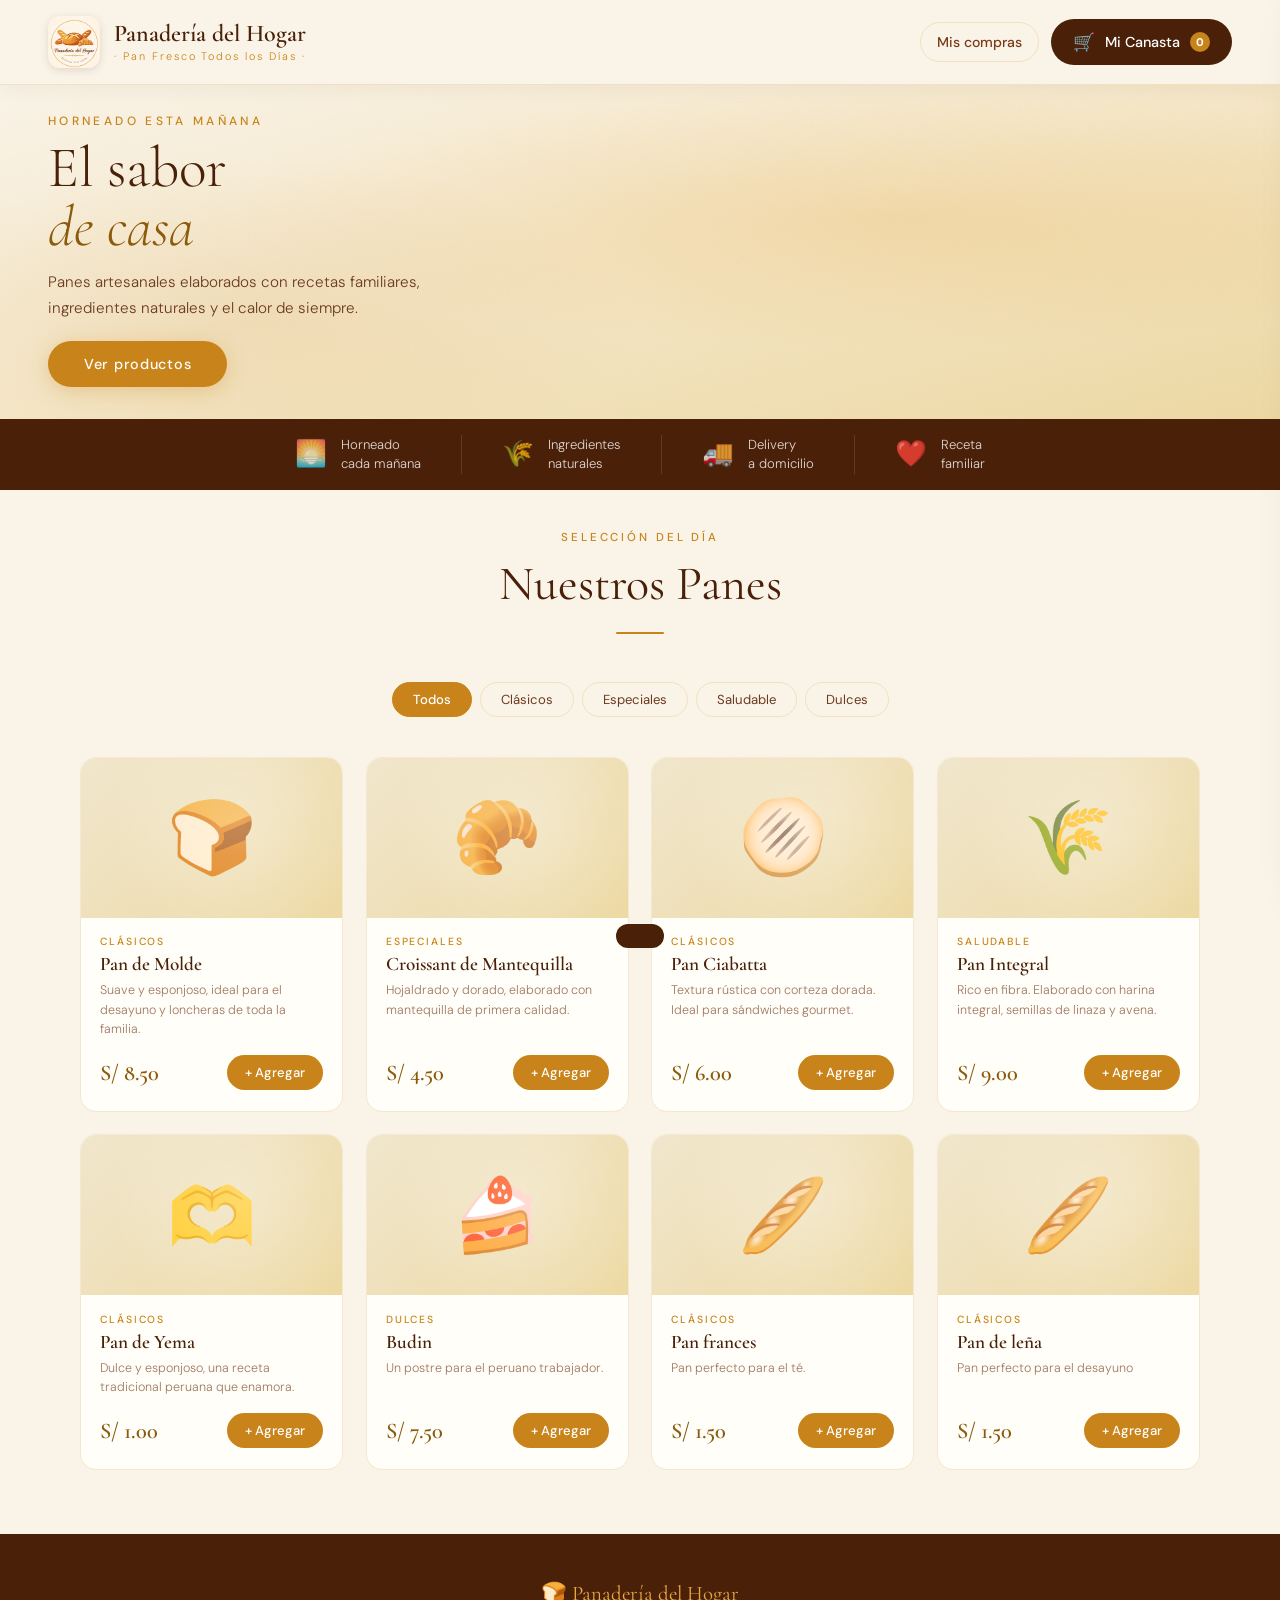
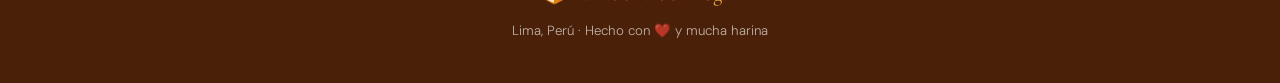
==== commit cf49797d: "Logo logoPan.png en repo, hero compacto y menos scroll hasta productos Co-authored-by: Cursor <curso" ====
--- a/index.html
+++ b/index.html
@@ -16,7 +16,7 @@
 
   <nav class="navbar navbar--sitio">
     <a href="index.html" class="brand brand-link">
-      <img src="./img/logo.svg" alt="Panadería del Hogar" class="brand-logo" width="52" height="52" decoding="async" />
+      <img src="img/logoPan.png" alt="Panadería del Hogar" class="brand-logo" width="52" height="52" decoding="async" />
       <div class="brand-text">
         <span class="brand-name">Panadería del Hogar</span>
         <span class="brand-sub">· Pan Fresco Todos los Días ·</span>
@@ -44,8 +44,6 @@
         siempre.</p>
       <a href="#productos" class="hero-cta">Ver productos</a>
     </div>
-
-    <div class="hero-scroll">↓</div>
   </header>
 
   <!-- ░░ FEATURES ░░ -->
--- a/estilo.css
+++ b/estilo.css
@@ -43,7 +43,7 @@
 ══════════════════════════════════════════ */
 .hero {
   position: relative;
-  min-height: calc(100vh - 5.75rem);
+  min-height: 0;
   display: flex;
   flex-direction: column;
   overflow: hidden;
@@ -212,11 +212,11 @@
 .hero-content {
   position: relative;
   z-index: 5;
-  flex: 1;
+  flex: none;
   display: flex;
   flex-direction: column;
-  justify-content: center;
-  padding: 0 3rem 4rem;
+  justify-content: flex-start;
+  padding: 1.75rem 3rem 2rem;
   max-width: 680px;
 }
 
@@ -226,16 +226,16 @@
   text-transform: uppercase;
   color: var(--gold);
   font-weight: 500;
-  margin-bottom: 1.2rem;
+  margin-bottom: 0.65rem;
 }
 
 .hero-title {
   font-family: 'Cormorant Garamond', serif;
-  font-size: clamp(3.5rem, 8vw, 7rem);
-  line-height: 0.95;
+  font-size: clamp(2.15rem, 5.5vw, 3.6rem);
+  line-height: 1.02;
   color: var(--brown);
   font-weight: 300;
-  margin-bottom: 1.5rem;
+  margin-bottom: 0.85rem;
 }
 
 .hero-title em {
@@ -244,12 +244,12 @@
 }
 
 .hero-desc {
-  font-size: 1rem;
+  font-size: 0.95rem;
   color: var(--text-mid);
-  line-height: 1.75;
+  line-height: 1.65;
   max-width: 420px;
   font-weight: 300;
-  margin-bottom: 2.5rem;
+  margin-bottom: 1.25rem;
 }
 
 .hero-cta {
@@ -273,22 +273,6 @@
   box-shadow: 0 8px 28px rgba(200,132,26,0.4);
 }
 
-.hero-scroll {
-  position: absolute;
-  bottom: 2rem;
-  left: 50%;
-  transform: translateX(-50%);
-  z-index: 5;
-  font-size: 1.3rem;
-  color: var(--gold);
-  animation: bounce 2s infinite;
-}
-
-@keyframes bounce {
-  0%, 100% { transform: translateX(-50%) translateY(0); }
-  50% { transform: translateX(-50%) translateY(8px); }
-}
-
 /* ══════════════════════════════════════════
    FEATURES STRIP
 ══════════════════════════════════════════ */
@@ -297,7 +281,7 @@
   justify-content: center;
   gap: 0;
   background: var(--brown);
-  padding: 2rem 3rem;
+  padding: 1rem 2rem;
 }
 
 .feature-item {
@@ -323,6 +307,12 @@
   max-width: 1200px;
   margin: 0 auto;
   padding: 5rem 2.5rem;
+}
+
+/* Hero compacto: productos más arriba en la primera pantalla */
+.productos-section {
+  padding-top: 2.5rem;
+  padding-bottom: 4rem;
 }
 
 .section-header {
@@ -994,17 +984,18 @@
     padding: 8px 12px;
   }
   .cart-label { display: none; }
-  .hero-content { padding: 0 1.5rem 4rem; }
-  .features { flex-wrap: wrap; padding: 1.5rem; gap: 0.5rem; }
+  .hero-content { padding: 1.25rem 1.5rem 1.5rem; }
+  .features { flex-wrap: wrap; padding: 1rem 1rem; gap: 0.5rem; }
   .feature-item { border-right: none; border-bottom: 1px solid rgba(255,255,255,0.1); padding: 0.8rem 1rem; width: 50%; }
   .feature-item:nth-child(odd) { border-right: 1px solid rgba(255,255,255,0.1); }
-  .productos-section, .compras-section { padding: 3rem 1.2rem; }
+  .productos-section { padding: 1.5rem 1.2rem 2.5rem; }
+  .compras-section { padding: 3rem 1.2rem; }
   .cart-sidebar { width: 100%; right: -100vw; }
 }
 
 @media (max-width: 480px) {
   .brand-name { font-size: 1.1rem; }
-  .hero-title { font-size: 3.2rem; }
+  .hero-title { font-size: 2.25rem; }
   .products-grid { grid-template-columns: 1fr; }
   .feature-item { width: 100%; border-right: none; }
 }
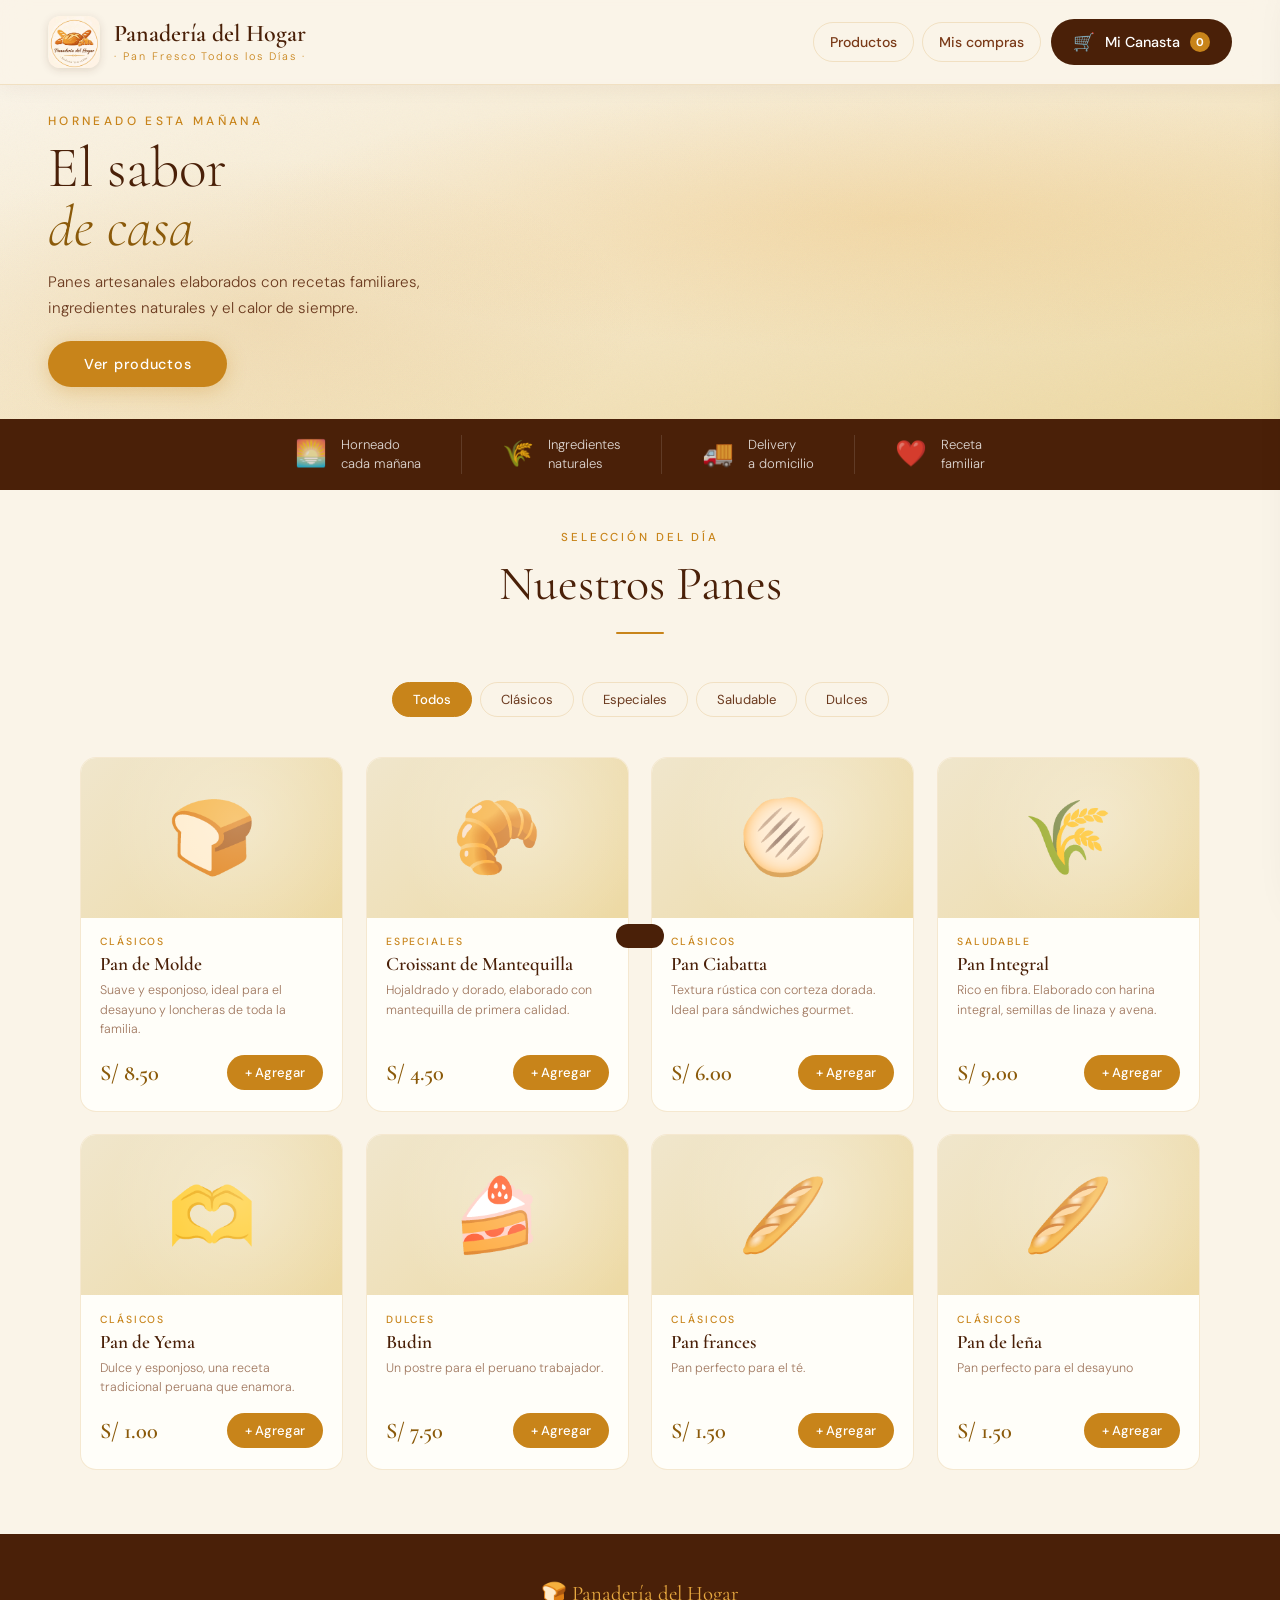
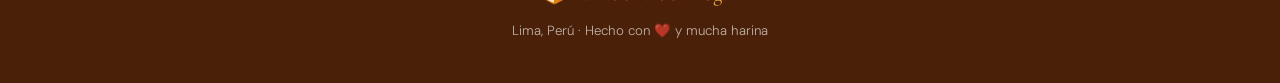
==== commit 50741d73: "mejoras con el responsive" ====
--- a/index.html
+++ b/index.html
@@ -14,7 +14,7 @@
 
 <body>
 
-  <nav class="navbar navbar--sitio">
+  <nav class="navbar navbar--sitio" aria-label="Principal">
     <a href="index.html" class="brand brand-link">
       <img src="img/logoPan.png" alt="Panadería del Hogar" class="brand-logo" width="52" height="52" decoding="async" />
       <div class="brand-text">
@@ -22,15 +22,33 @@
         <span class="brand-sub">· Pan Fresco Todos los Días ·</span>
       </div>
     </a>
-    <div class="nav-actions">
-      <a href="historial.html" class="nav-link-historial">Mis compras</a>
-      <button class="cart-trigger" id="cartTrigger" aria-label="Abrir carrito">
+    <div class="navbar-end">
+      <div class="nav-desktop-links">
+        <a href="#productos" class="nav-link-historial">Productos</a>
+        <a href="historial.html" class="nav-link-historial">Mis compras</a>
+      </div>
+      <button type="button" class="cart-trigger" id="cartTrigger" aria-label="Abrir carrito">
         <span class="cart-icon">🛒</span>
         <span class="cart-label">Mi Canasta</span>
         <span class="cart-badge" id="cartBadge">0</span>
       </button>
+      <button type="button" class="nav-burger" id="navBurger" aria-label="Abrir menú"
+        aria-expanded="false" aria-controls="navMobilePanel">
+        <span class="nav-burger-bar" aria-hidden="true"></span>
+        <span class="nav-burger-bar" aria-hidden="true"></span>
+        <span class="nav-burger-bar" aria-hidden="true"></span>
+      </button>
     </div>
   </nav>
+
+  <div class="nav-mobile-backdrop" id="navBackdrop" aria-hidden="true"></div>
+  <div class="nav-mobile-panel" id="navMobilePanel" role="dialog" aria-modal="true" aria-label="Menú de navegación" aria-hidden="true">
+    <div class="nav-mobile-inner">
+      <a href="index.html" class="nav-mobile-link nav-mobile-title">Inicio</a>
+      <a href="#productos" class="nav-mobile-link">Productos</a>
+      <a href="historial.html" class="nav-mobile-link">Mis compras</a>
+    </div>
+  </div>
 
   <!--HERO -->
   <header class="hero">
--- a/estilo.css
+++ b/estilo.css
@@ -112,11 +112,141 @@
   box-shadow: 0 2px 8px rgba(74, 32, 8, 0.15);
 }
 
-.nav-actions {
-  display: flex;
-  align-items: center;
-  gap: 12px;
+.navbar-end {
+  display: flex;
+  align-items: center;
+  gap: 10px;
   flex-shrink: 0;
+}
+
+.nav-desktop-links {
+  display: flex;
+  align-items: center;
+  gap: 8px;
+  flex-wrap: wrap;
+  justify-content: flex-end;
+}
+
+/* ── Menú hamburguesa (móvil) ── */
+.nav-burger {
+  display: none;
+  flex-direction: column;
+  justify-content: center;
+  gap: 5px;
+  width: 44px;
+  height: 44px;
+  padding: 0;
+  border: none;
+  border-radius: 12px;
+  background: rgba(200, 132, 26, 0.12);
+  cursor: pointer;
+  flex-shrink: 0;
+  transition: background 0.2s;
+}
+
+.nav-burger:hover {
+  background: rgba(200, 132, 26, 0.22);
+}
+
+.nav-burger-bar {
+  display: block;
+  width: 22px;
+  height: 2px;
+  margin: 0 auto;
+  background: var(--brown);
+  border-radius: 1px;
+  transition: transform 0.25s ease, opacity 0.2s ease;
+}
+
+body.nav-mobile-open .nav-burger-bar:nth-child(1) {
+  transform: translateY(7px) rotate(45deg);
+}
+
+body.nav-mobile-open .nav-burger-bar:nth-child(2) {
+  opacity: 0;
+  transform: scaleX(0);
+}
+
+body.nav-mobile-open .nav-burger-bar:nth-child(3) {
+  transform: translateY(-7px) rotate(-45deg);
+}
+
+.nav-mobile-backdrop {
+  position: fixed;
+  left: 0;
+  right: 0;
+  bottom: 0;
+  top: var(--navbar-h, 72px);
+  z-index: 90;
+  background: rgba(42, 22, 8, 0.45);
+  opacity: 0;
+  visibility: hidden;
+  pointer-events: none;
+  transition: opacity 0.25s ease, visibility 0.25s ease;
+  backdrop-filter: blur(3px);
+}
+
+body.nav-mobile-open .nav-mobile-backdrop {
+  opacity: 1;
+  visibility: visible;
+  pointer-events: auto;
+}
+
+.nav-mobile-panel {
+  position: fixed;
+  top: var(--navbar-h, 72px);
+  right: 0;
+  bottom: 0;
+  width: min(300px, 88vw);
+  z-index: 95;
+  background: var(--ivory);
+  box-shadow: -10px 0 40px rgba(74, 32, 8, 0.18);
+  border-left: 1px solid var(--border);
+  transform: translateX(100%);
+  visibility: hidden;
+  pointer-events: none;
+  transition: transform 0.28s cubic-bezier(0.4, 0, 0.2, 1), visibility 0.28s;
+  overflow-y: auto;
+  padding: 0.5rem 0 1.5rem;
+}
+
+body.nav-mobile-open .nav-mobile-panel {
+  transform: translateX(0);
+  visibility: visible;
+  pointer-events: auto;
+}
+
+.nav-mobile-inner {
+  display: flex;
+  flex-direction: column;
+  padding: 0.5rem 0;
+}
+
+.nav-mobile-link {
+  font-family: 'DM Sans', sans-serif;
+  font-size: 1rem;
+  font-weight: 500;
+  color: var(--brown);
+  text-decoration: none;
+  padding: 14px 1.5rem;
+  border-bottom: 1px solid var(--border);
+  transition: background 0.15s, color 0.15s;
+}
+
+.nav-mobile-link:hover {
+  background: rgba(232, 169, 64, 0.1);
+  color: var(--gold-dark);
+}
+
+.nav-mobile-title {
+  font-family: 'Cormorant Garamond', serif;
+  font-size: 1.15rem;
+}
+
+.nav-mobile-current {
+  color: var(--gold-dark);
+  font-weight: 600;
+  cursor: default;
 }
 
 .nav-link-historial {
@@ -979,6 +1109,8 @@
 ══════════════════════════════════════════ */
 @media (max-width: 768px) {
   .navbar { padding: 0.85rem 1.25rem; }
+  .nav-desktop-links { display: none; }
+  .nav-burger { display: flex; }
   .nav-link-historial {
     font-size: 0.78rem;
     padding: 8px 12px;
@@ -995,6 +1127,8 @@
 
 @media (max-width: 480px) {
   .brand-name { font-size: 1.1rem; }
+  .brand-sub { display: none; }
+  .brand-logo { width: 44px; height: 44px; }
   .hero-title { font-size: 2.25rem; }
   .products-grid { grid-template-columns: 1fr; }
   .feature-item { width: 100%; border-right: none; }
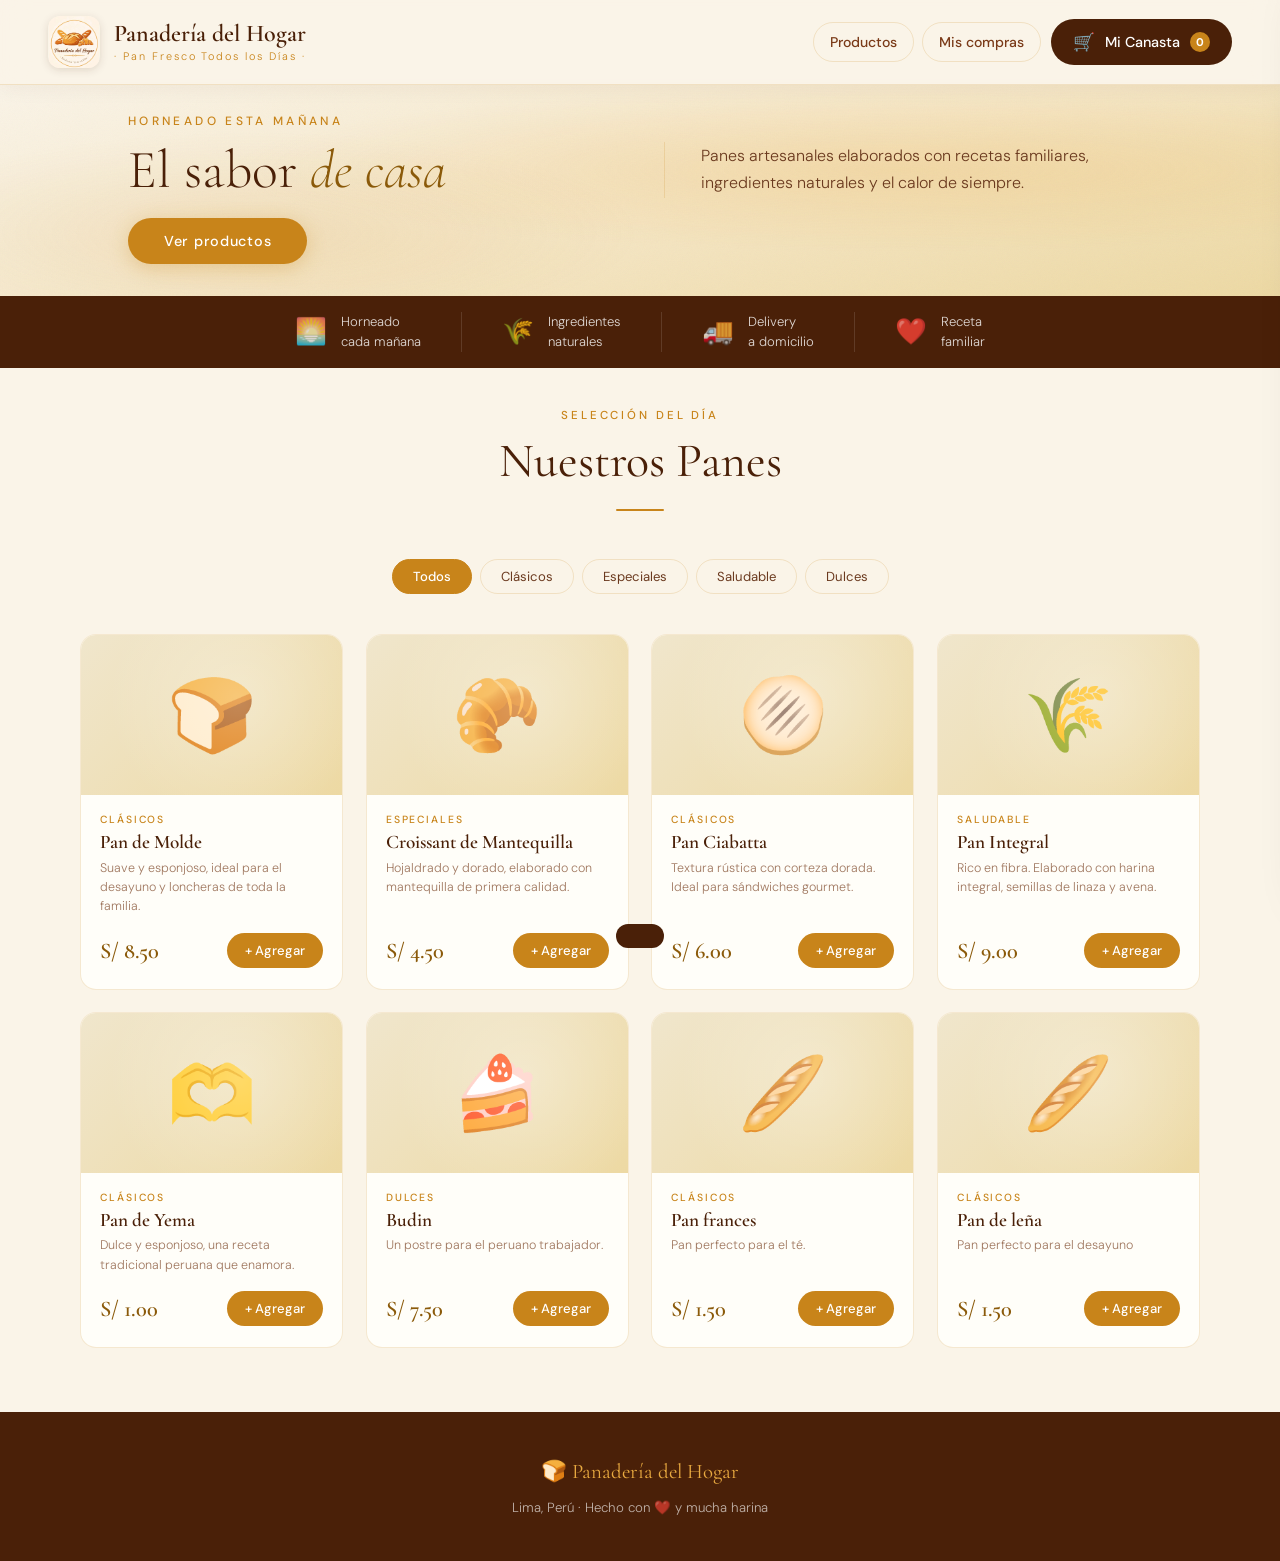
==== commit 4041a15e: "mejora del estilo en pc" ====
--- a/index.html
+++ b/index.html
@@ -57,9 +57,11 @@
 
     <div class="hero-content">
       <p class="hero-eyebrow">Horneado esta mañana</p>
-      <h1 class="hero-title">El sabor<br /><em>de casa</em></h1>
-      <p class="hero-desc">Panes artesanales elaborados con recetas familiares, ingredientes naturales y el calor de
-        siempre.</p>
+      <div class="hero-copy-row">
+        <h1 class="hero-title">El sabor <em>de casa</em></h1>
+        <p class="hero-desc">Panes artesanales elaborados con recetas familiares, ingredientes naturales y el calor de
+          siempre.</p>
+      </div>
       <a href="#productos" class="hero-cta">Ver productos</a>
     </div>
   </header>
--- a/estilo.css
+++ b/estilo.css
@@ -346,8 +346,18 @@
   display: flex;
   flex-direction: column;
   justify-content: flex-start;
+  align-items: stretch;
   padding: 1.75rem 3rem 2rem;
-  max-width: 680px;
+  width: 100%;
+  max-width: 1120px;
+  margin-left: auto;
+  margin-right: auto;
+}
+
+.hero-copy-row {
+  display: flex;
+  flex-direction: column;
+  gap: 0.85rem;
 }
 
 .hero-eyebrow {
@@ -362,10 +372,10 @@
 .hero-title {
   font-family: 'Cormorant Garamond', serif;
   font-size: clamp(2.15rem, 5.5vw, 3.6rem);
-  line-height: 1.02;
+  line-height: 1.08;
   color: var(--brown);
   font-weight: 300;
-  margin-bottom: 0.85rem;
+  margin-bottom: 0;
 }
 
 .hero-title em {
@@ -379,7 +389,7 @@
   line-height: 1.65;
   max-width: 420px;
   font-weight: 300;
-  margin-bottom: 1.25rem;
+  margin-bottom: 0;
 }
 
 .hero-cta {
@@ -394,7 +404,45 @@
   letter-spacing: 0.05em;
   transition: background 0.2s, transform 0.15s, box-shadow 0.2s;
   align-self: flex-start;
+  margin-top: 1.25rem;
   box-shadow: 0 4px 20px rgba(200,132,26,0.3);
+}
+
+@media (min-width: 900px) {
+  .hero-copy-row {
+    flex-direction: row;
+    align-items: flex-start;
+    gap: 3rem;
+    margin-top: 0.15rem;
+  }
+
+  .hero-title {
+    flex: 1 1 48%;
+    min-width: 0;
+    font-size: clamp(2.75rem, 4.2vw, 4.25rem);
+    line-height: 1.05;
+  }
+
+  .hero-desc {
+    flex: 1 1 48%;
+    min-width: 0;
+    max-width: none;
+    padding-left: 2.25rem;
+    border-left: 1px solid var(--border);
+    font-size: 1rem;
+    line-height: 1.7;
+    align-self: stretch;
+  }
+}
+
+@media (max-width: 899px) {
+  .hero-copy-row {
+    margin-bottom: 0;
+  }
+
+  .hero-desc {
+    max-width: 36rem;
+  }
 }
 
 .hero-cta:hover {
